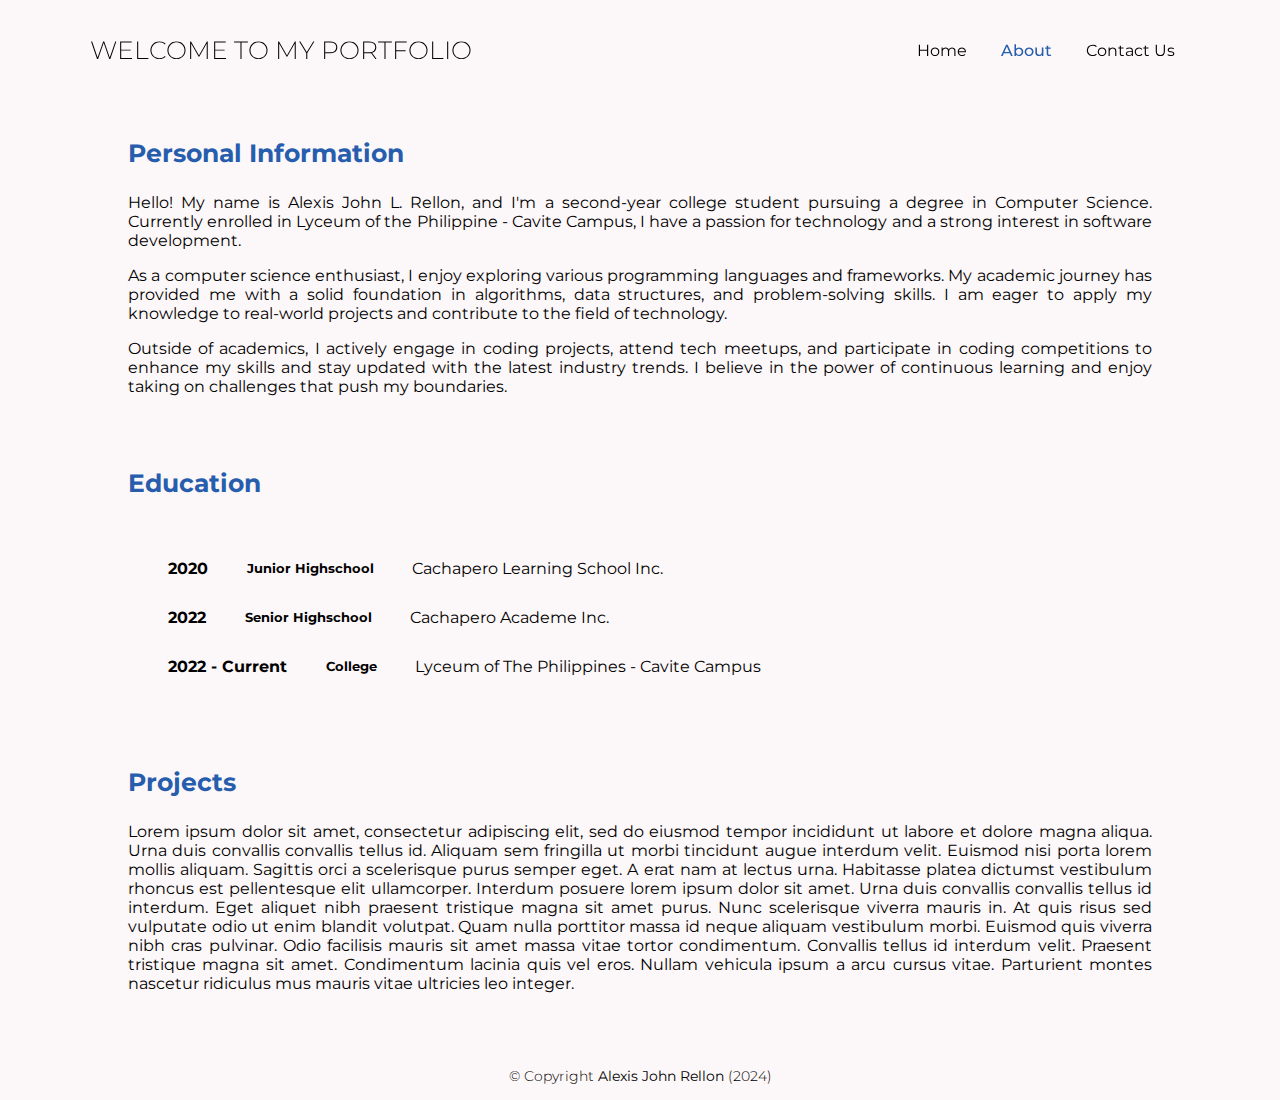
==== Rellon_Lab1/about.html @ d74bcb61 "minor correction" ====
<!DOCTYPE HTML>
<html>
	<head>
		
		<title>Personal Portfolio - About</title>

		<!-- external files -->
		<link rel="stylesheet" href="..\Rellon_Lab1\styles\style.css">

		<!-- favicon -->
		
	
		<!-- metadata -->
		<meta lang="eng">
		<meta charset="UTF-8">
		<meta title="Personal Portfolio - About">
		
		<!-- external fonts -->
		<link rel="preconnect" href="https://fonts.googleapis.com">
		<link rel="preconnect" href="https://fonts.gstatic.com" crossorigin>
		<link href="https://fonts.googleapis.com/css2?family=Montserrat:ital,wght@0,100..900;1,100..900&display=swap" rel="stylesheet">
		
		<!-- Javascripts -->
		<script>
			window.onscroll = function() { stickyHeader(); };

			function stickyHeader() {
			  var header = document.querySelector('.header_container');
			  var scrollHeight = document.documentElement.scrollHeight - window.innerHeight;
			  var scrollPercentage = (window.scrollY / scrollHeight) * 100;
		
			  if (scrollPercentage > 10) {
				header.classList.add('sticky');
			  } else {
				header.classList.remove('sticky');
			  }
			}
		  </script>

	</head>
	<body>
		
		<header class="header_container">
			<nav class="navigation_link">
				<div class="title_container">
					<h1>WELCOME TO MY PORTFOLIO</h1>
				</div>
				<ul class="link_lists">
					<li><a href="..\Rellon_Lab1\index.html">Home</a></li>
					<li><a href="..\Rellon_Lab1\about.html" id="active">About</a></li>
					<li><a href="..\Rellon_Lab1\contact.html">Contact Us</a></li>
				</ul>
			</nav>
		</header>
		
		<div class="contents">
			<div class="items">
				<h3>Personal Information</h3>
				<p>Hello! My name is Alexis John L. Rellon, and I'm a second-year college student pursuing a degree in Computer Science. Currently enrolled in Lyceum of the Philippine - Cavite Campus, I have a passion for technology and a strong interest in software development.</p>
				<p>As a computer science enthusiast, I enjoy exploring various programming languages and frameworks. My academic journey has provided me with a solid foundation in algorithms, data structures, and problem-solving skills. I am eager to apply my knowledge to real-world projects and contribute to the field of technology.</p>
				<p>Outside of academics, I actively engage in coding projects, attend tech meetups, and participate in coding competitions to enhance my skills and stay updated with the latest industry trends. I believe in the power of continuous learning and enjoy taking on challenges that push my boundaries.</p>
			</div>
			<div class="items">
				<h3>Education</h3>
				<div class="item_lists">
					<ul>
						<li><h4>2020</h4><h5>Junior Highschool</h5><p class="info">Cachapero Learning School Inc.</p></li>
						<li><h4>2022</h4><h5>Senior Highschool</h5><p class="info">Cachapero Academe Inc.</p></li>
						<li><h4>2022 - Current</h4><h5>College</h5><p class="info">Lyceum of The Philippines - Cavite Campus</p></li>
					</ul>
				</div>
			</div>
			<div class="items">
				<h3>Projects</h3>
				<p>Lorem ipsum dolor sit amet, consectetur adipiscing elit, sed do eiusmod tempor incididunt ut labore et dolore magna aliqua. Urna duis convallis convallis tellus id. Aliquam sem fringilla ut morbi tincidunt augue interdum velit. Euismod nisi porta lorem mollis aliquam. Sagittis orci a scelerisque purus semper eget. A erat nam at lectus urna. Habitasse platea dictumst vestibulum rhoncus est pellentesque elit ullamcorper. Interdum posuere lorem ipsum dolor sit amet. Urna duis convallis convallis tellus id interdum. Eget aliquet nibh praesent tristique magna sit amet purus. Nunc scelerisque viverra mauris in. At quis risus sed vulputate odio ut enim blandit volutpat. Quam nulla porttitor massa id neque aliquam vestibulum morbi. Euismod quis viverra nibh cras pulvinar. Odio facilisis mauris sit amet massa vitae tortor condimentum. Convallis tellus id interdum velit. Praesent tristique magna sit amet. Condimentum lacinia quis vel eros. Nullam vehicula ipsum a arcu cursus vitae. Parturient montes nascetur ridiculus mus mauris vitae ultricies leo integer.</p>
			</div>
		</div>
		
		<footer>
				<p>&copy Copyright <b>Alexis John Rellon</b> (2024)</p>
			</footer>
		
	</body>
</html>
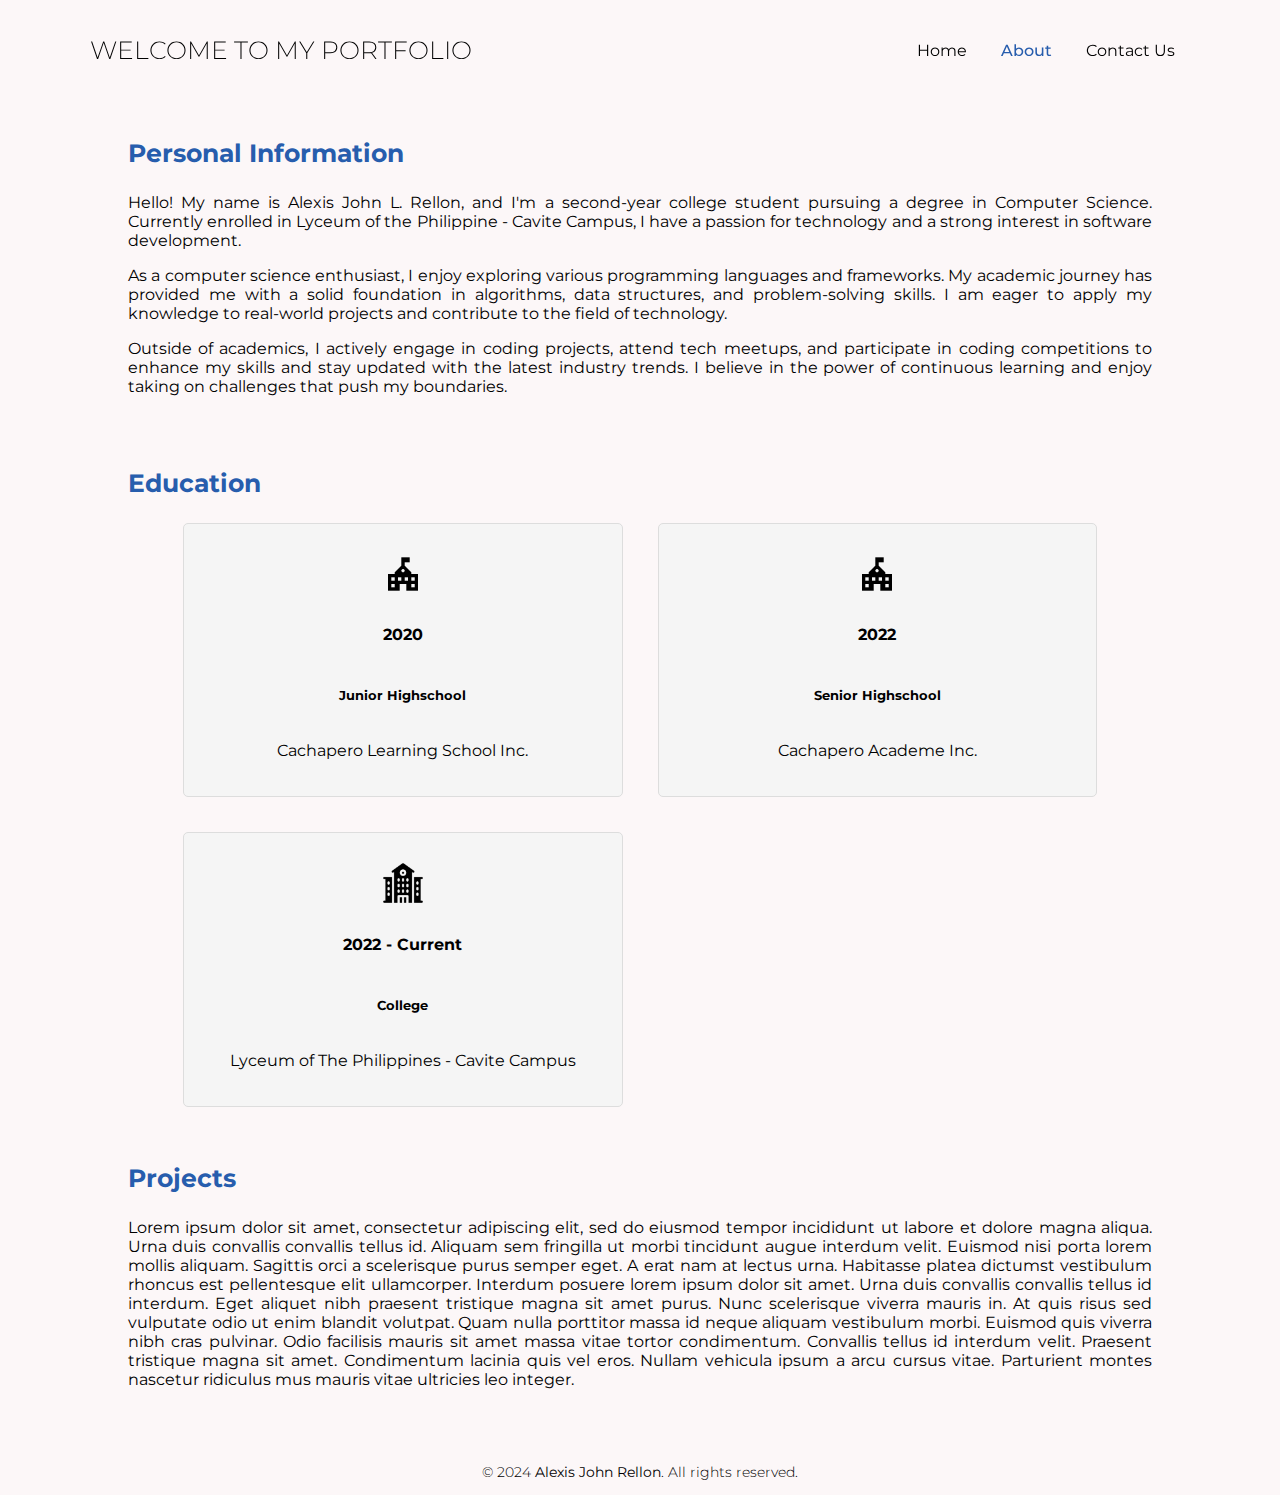
==== commit c2441bd8: "Minor changes on layout" ====
--- a/Rellon_Lab1/about.html
+++ b/Rellon_Lab1/about.html
@@ -6,6 +6,7 @@
 
 		<!-- external files -->
 		<link rel="stylesheet" href="..\Rellon_Lab1\styles\style.css">
+		<link rel="stylesheet" href="..\Rellon_Lab1\styles\about-style.css">
 
 		<!-- favicon -->
 		
@@ -62,12 +63,19 @@
 			</div>
 			<div class="items">
 				<h3>Education</h3>
-				<div class="item_lists">
-					<ul>
-						<li><h4>2020</h4><h5>Junior Highschool</h5><p class="info">Cachapero Learning School Inc.</p></li>
-						<li><h4>2022</h4><h5>Senior Highschool</h5><p class="info">Cachapero Academe Inc.</p></li>
-						<li><h4>2022 - Current</h4><h5>College</h5><p class="info">Lyceum of The Philippines - Cavite Campus</p></li>
-					</ul>
+				<div class="education-cards">
+					<div class="education-card">
+						<span class="education-image"></span>
+						<h4>2020</h4><h5>Junior Highschool</h5><p class="education-info">Cachapero Learning School Inc.</p>
+					</div>
+					<div class="education-card">
+						<span class="education-image"></span>
+						<h4>2022</h4><h5>Senior Highschool</h5><p class="education-info">Cachapero Academe Inc.</p>
+					</div>
+					<div class="education-card">
+						<span class="education-image college"></span>
+						<h4>2022 - Current</h4><h5>College</h5><p class="education-info">Lyceum of The Philippines - Cavite Campus</p>
+					</div>	
 				</div>
 			</div>
 			<div class="items">
@@ -77,8 +85,8 @@
 		</div>
 		
 		<footer>
-				<p>&copy Copyright <b>Alexis John Rellon</b> (2024)</p>
-			</footer>
+			<p>&copy; 2024 <b>Alexis John Rellon</b>. All rights reserved.</p>
+		</footer>
 		
 	</body>
 </html>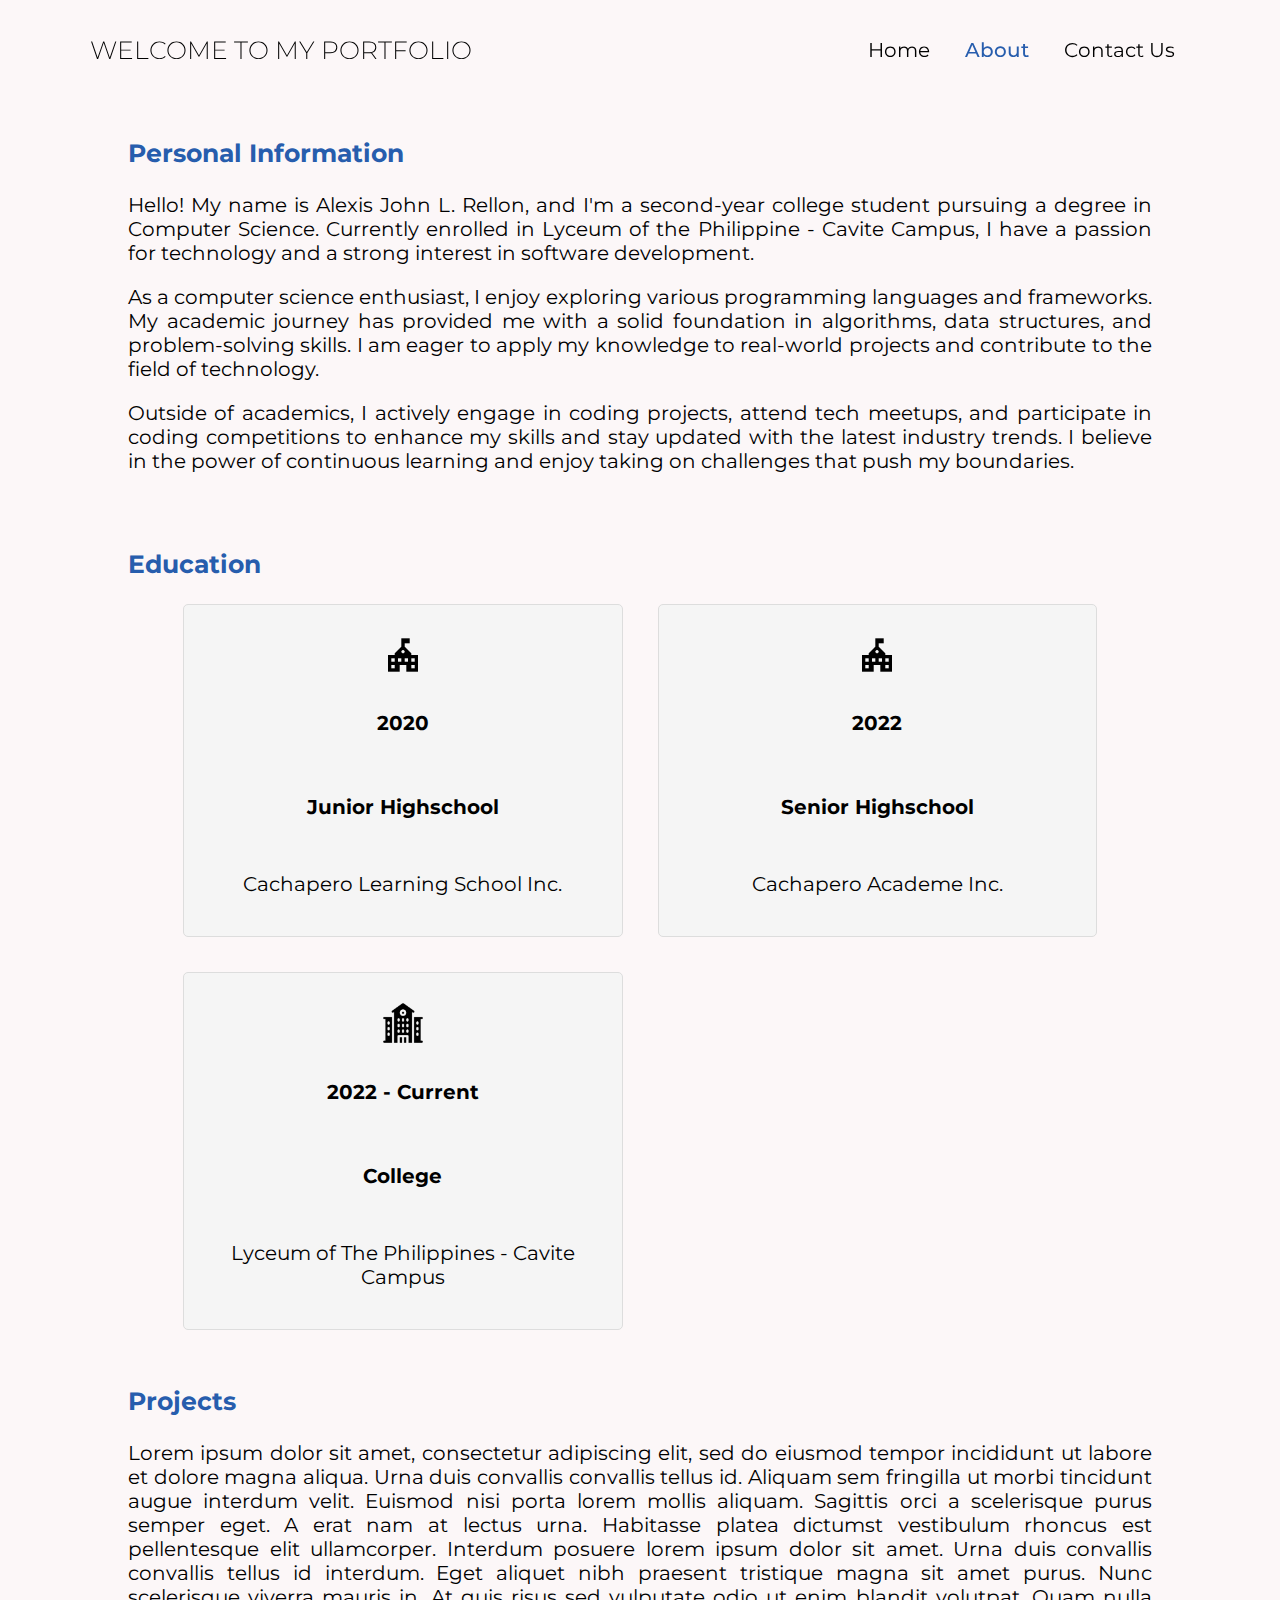
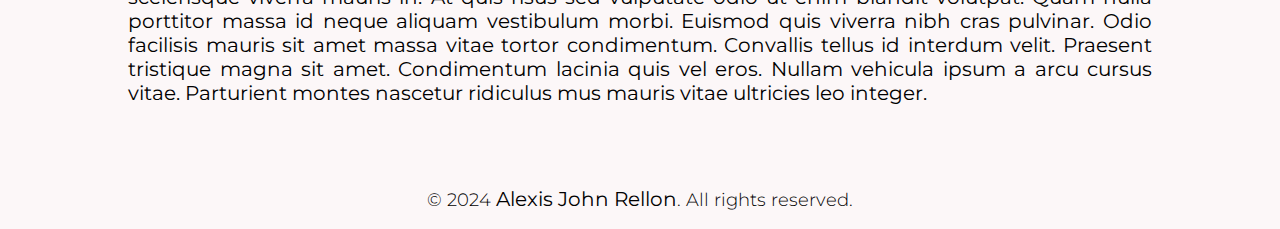
==== commit 6e0a0c45: "minor changes" ====
--- a/Rellon_Lab1/about.html
+++ b/Rellon_Lab1/about.html
@@ -30,7 +30,7 @@
 			  var scrollHeight = document.documentElement.scrollHeight - window.innerHeight;
 			  var scrollPercentage = (window.scrollY / scrollHeight) * 100;
 		
-			  if (scrollPercentage > 10) {
+			  if (scrollPercentage > 5) {
 				header.classList.add('sticky');
 			  } else {
 				header.classList.remove('sticky');
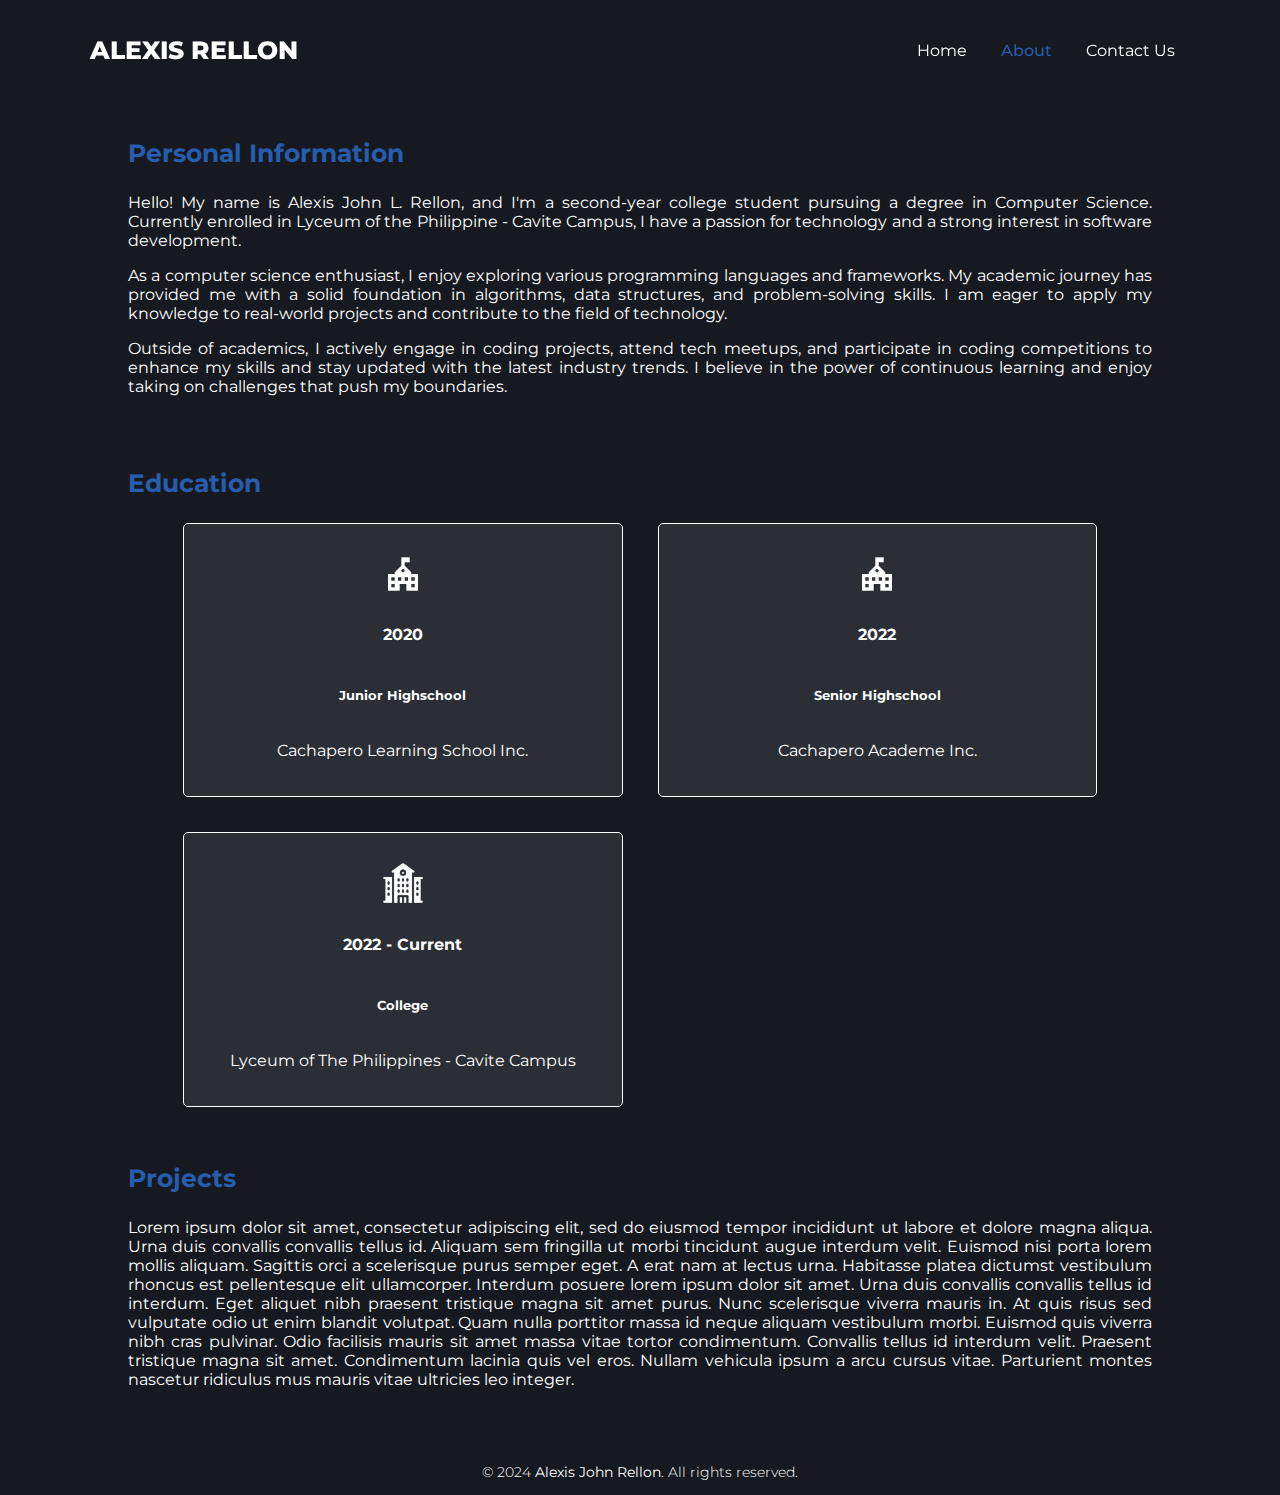
==== commit 0aef5d90: "Major changes in layout and style" ====
--- a/Rellon_Lab1/about.html
+++ b/Rellon_Lab1/about.html
@@ -44,7 +44,8 @@
 		<header class="header_container">
 			<nav class="navigation_link">
 				<div class="title_container">
-					<h1>WELCOME TO MY PORTFOLIO</h1>
+					<span class="page-icon"></span>
+					<h1>ALEXIS RELLON</h1>
 				</div>
 				<ul class="link_lists">
 					<li><a href="..\Rellon_Lab1\index.html">Home</a></li>
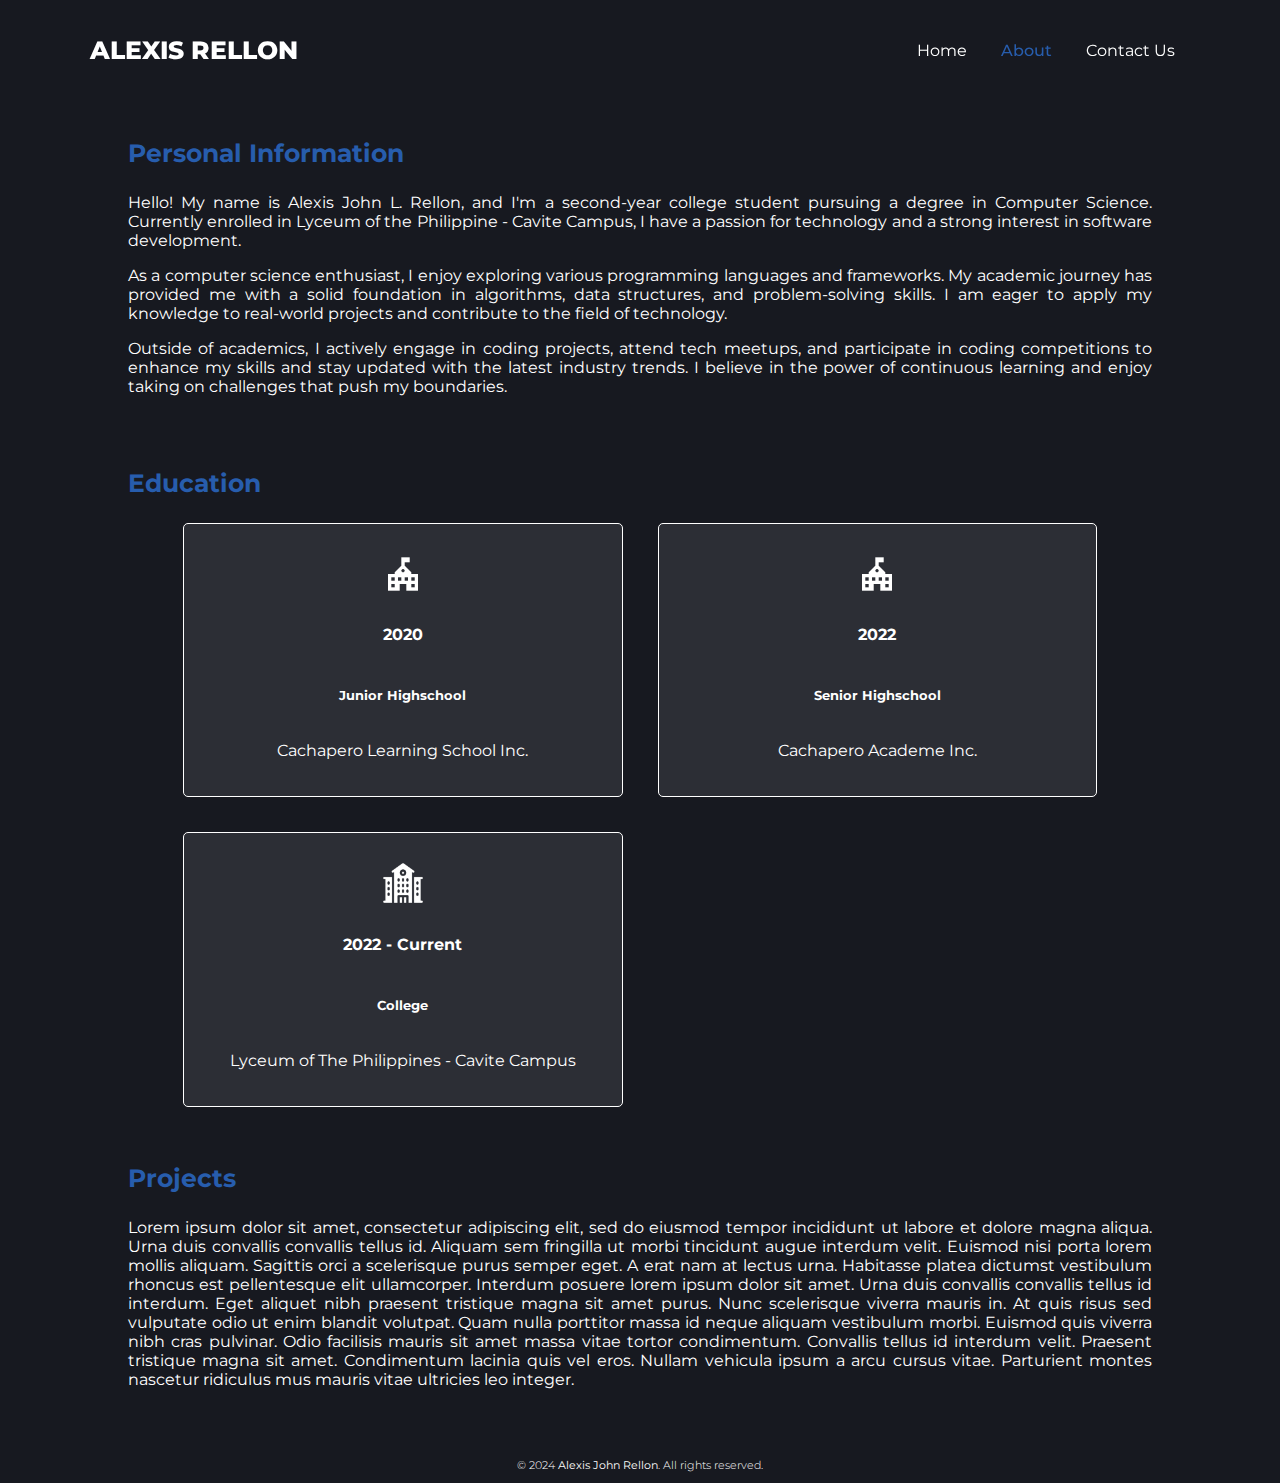
==== commit 79975c45: "Added a hamburger menu" ====
--- a/Rellon_Lab1/about.html
+++ b/Rellon_Lab1/about.html
@@ -42,6 +42,12 @@
 	<body>
 		
 		<header class="header_container">
+			<input type="checkbox" id="menu-toggle">
+			<label for="menu-toggle" class="hamburger">
+				<span class="line line1"></span>
+				<span class="line line2"></span>
+				<span class="line line3"></span>
+			</label>
 			<nav class="navigation_link">
 				<div class="title_container">
 					<span class="page-icon"></span>
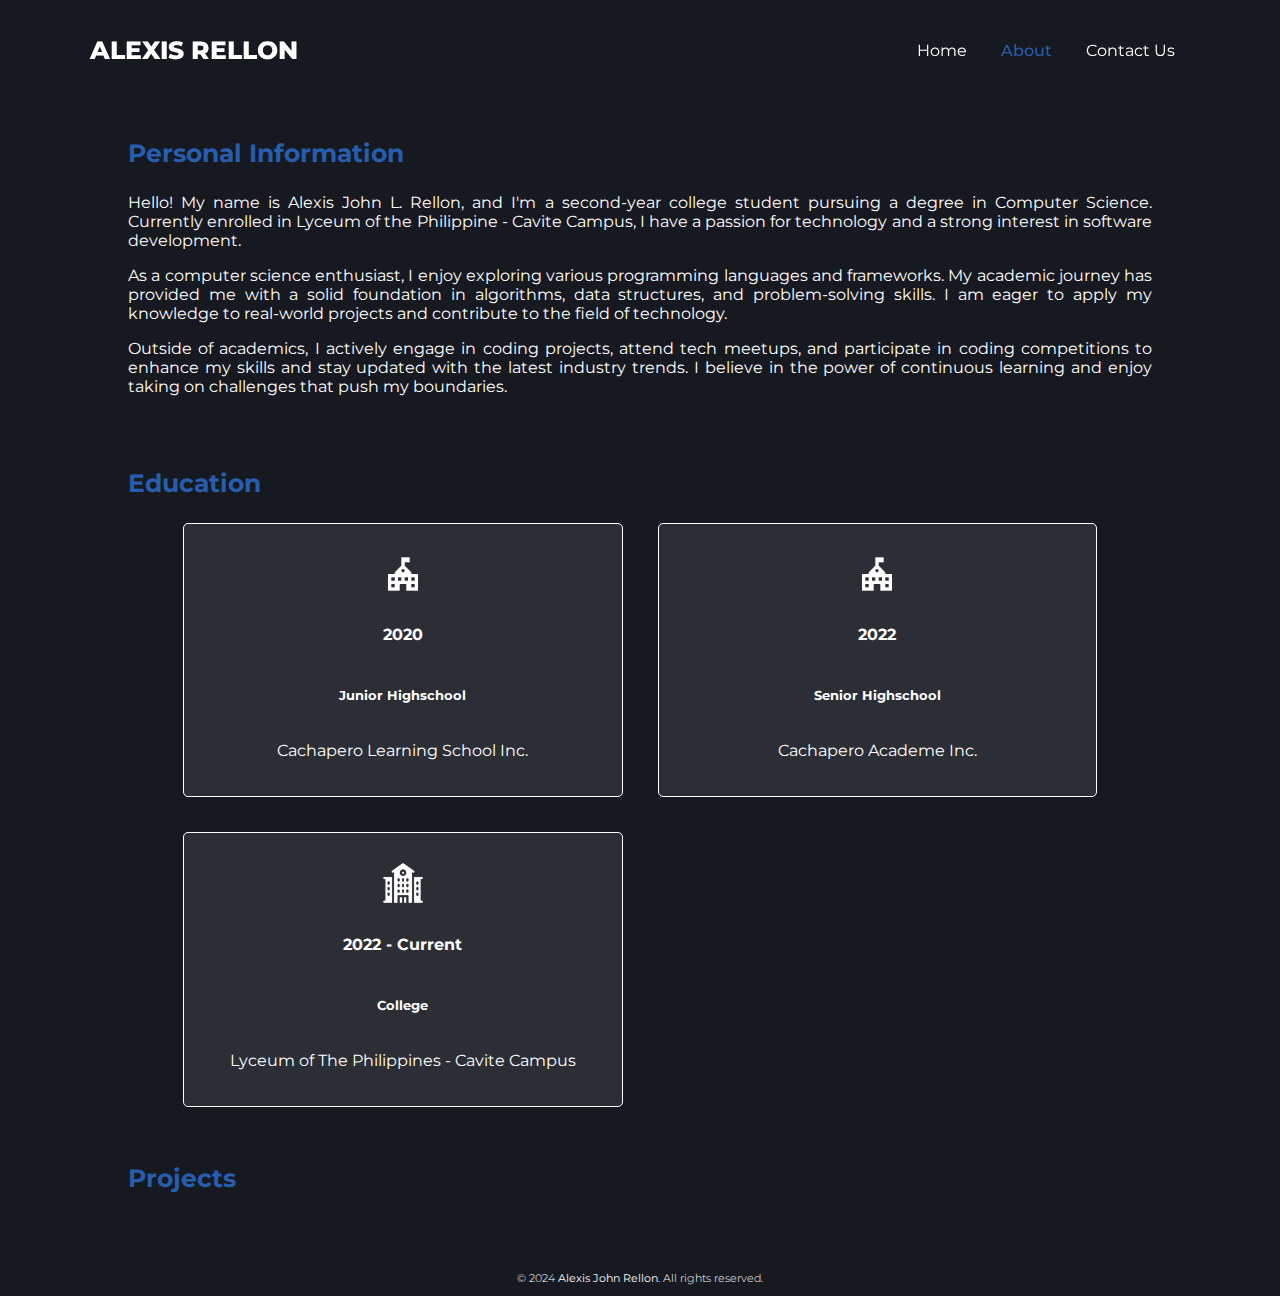
==== commit d8de44cc: "Minor bug fixes and adjustment on styles" ====
--- a/Rellon_Lab1/about.html
+++ b/Rellon_Lab1/about.html
@@ -15,6 +15,8 @@
 		<meta lang="eng">
 		<meta charset="UTF-8">
 		<meta title="Personal Portfolio - About">
+		<meta name="viewport" content="width=device-width, initial-scale=1.0, maximum-scale=1.0, user-scalable=no">
+
 		
 		<!-- external fonts -->
 		<link rel="preconnect" href="https://fonts.googleapis.com">
@@ -87,7 +89,9 @@
 			</div>
 			<div class="items">
 				<h3>Projects</h3>
-				<p>Lorem ipsum dolor sit amet, consectetur adipiscing elit, sed do eiusmod tempor incididunt ut labore et dolore magna aliqua. Urna duis convallis convallis tellus id. Aliquam sem fringilla ut morbi tincidunt augue interdum velit. Euismod nisi porta lorem mollis aliquam. Sagittis orci a scelerisque purus semper eget. A erat nam at lectus urna. Habitasse platea dictumst vestibulum rhoncus est pellentesque elit ullamcorper. Interdum posuere lorem ipsum dolor sit amet. Urna duis convallis convallis tellus id interdum. Eget aliquet nibh praesent tristique magna sit amet purus. Nunc scelerisque viverra mauris in. At quis risus sed vulputate odio ut enim blandit volutpat. Quam nulla porttitor massa id neque aliquam vestibulum morbi. Euismod quis viverra nibh cras pulvinar. Odio facilisis mauris sit amet massa vitae tortor condimentum. Convallis tellus id interdum velit. Praesent tristique magna sit amet. Condimentum lacinia quis vel eros. Nullam vehicula ipsum a arcu cursus vitae. Parturient montes nascetur ridiculus mus mauris vitae ultricies leo integer.</p>
+				<div class="project-showcase">
+					
+				</div>
 			</div>
 		</div>
 		
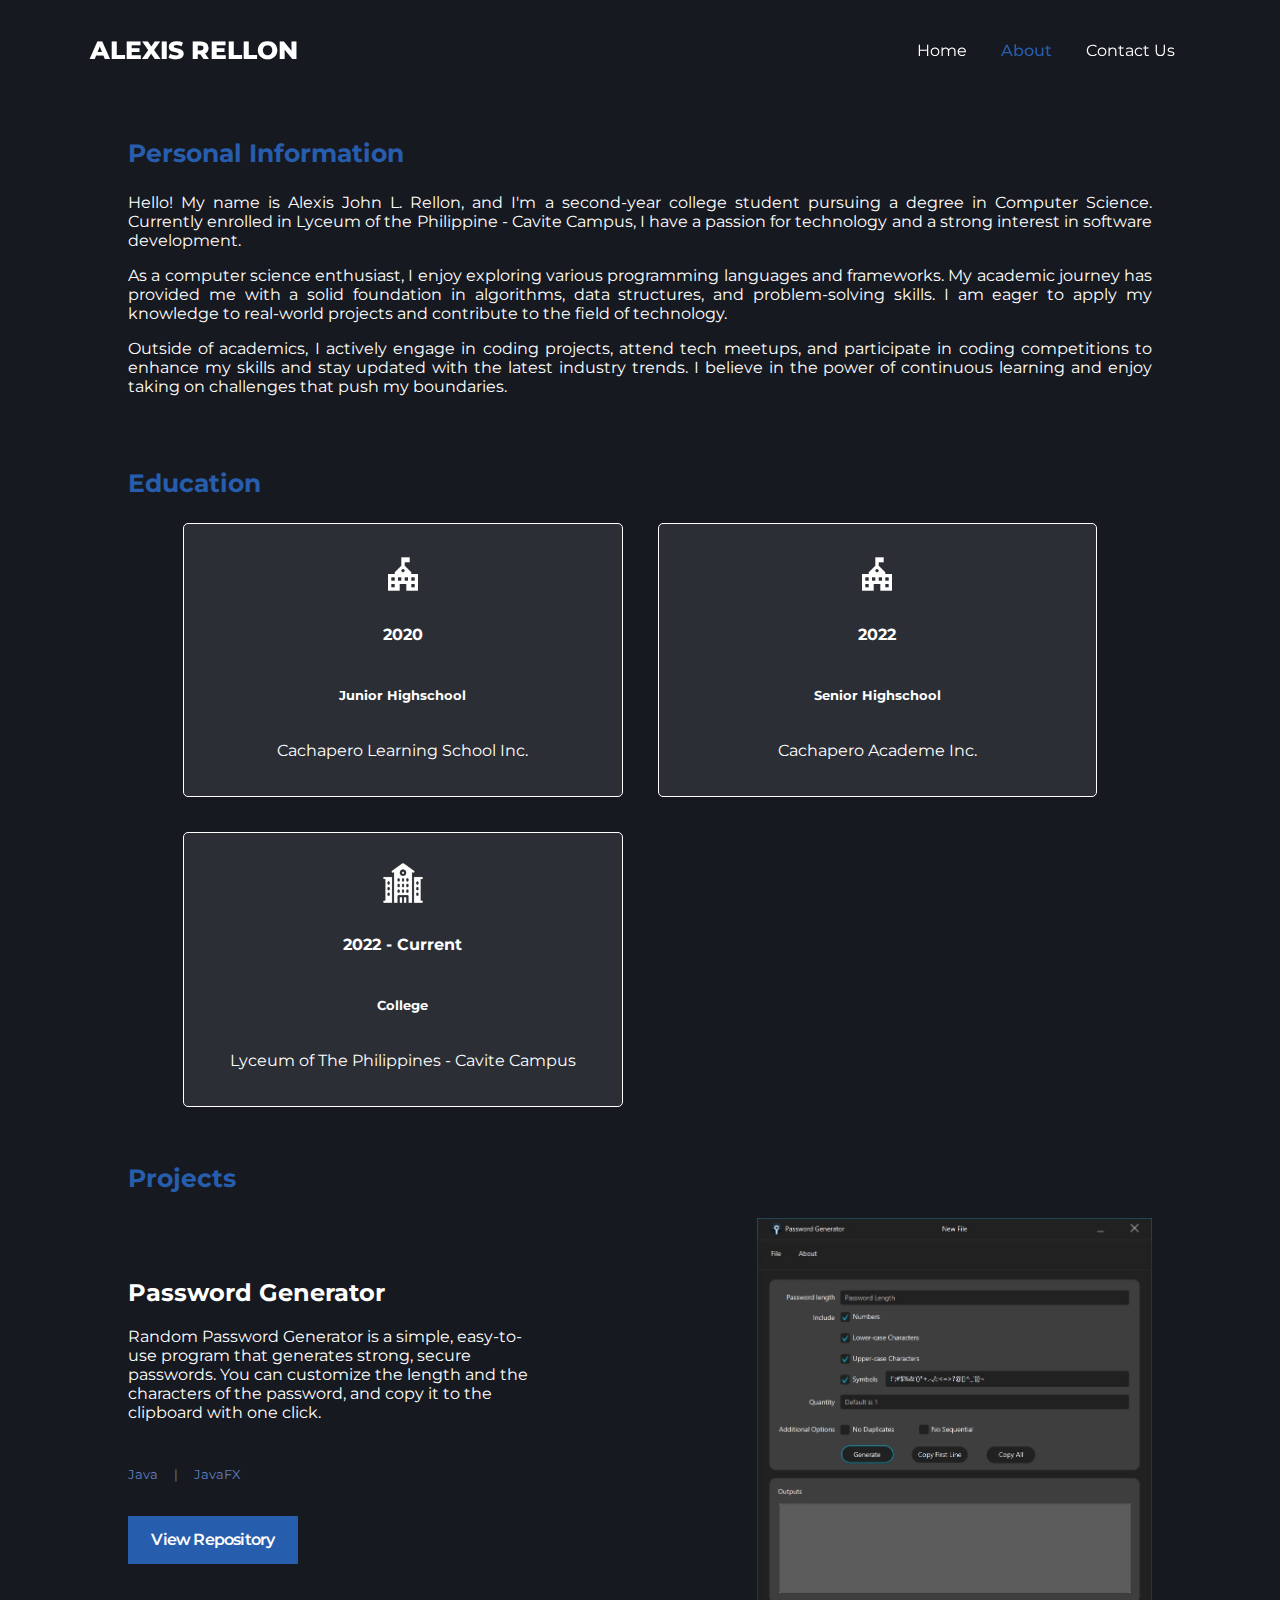
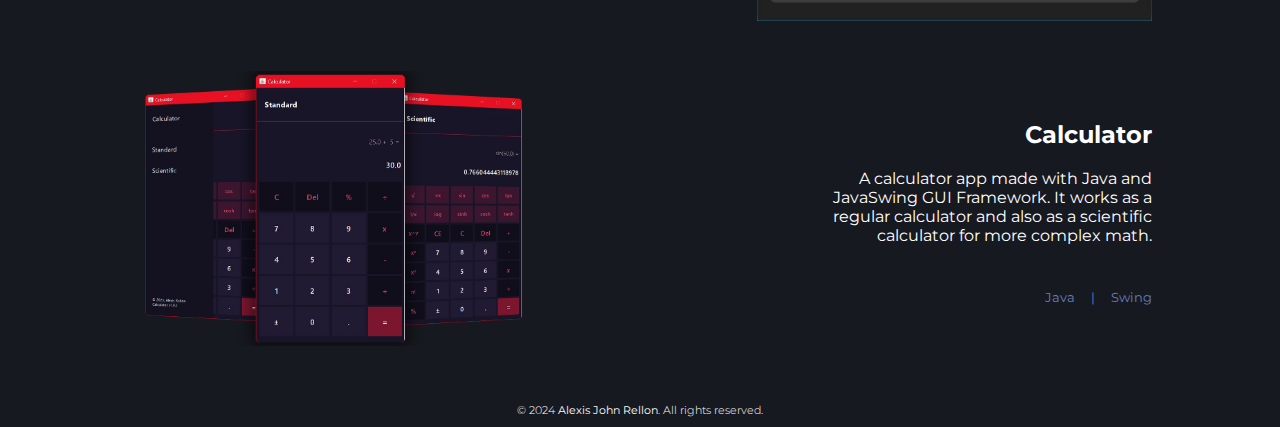
==== commit 1cfc5d24: "Added "Project section" on about.html" ====
--- a/Rellon_Lab1/about.html
+++ b/Rellon_Lab1/about.html
@@ -89,8 +89,38 @@
 			</div>
 			<div class="items">
 				<h3>Projects</h3>
-				<div class="project-showcase">
-					
+				<div class="projects-showcase">
+					<div class="project showcase1">
+						<div class="content-box box1">
+							<h2>Password Generator</h2>
+							<p>
+								Random Password Generator is a simple, easy-to-use program that generates strong, secure passwords. 
+								You can customize the length and the characters of the password, and copy it to the clipboard with one click.
+								<br><br><br>
+								<sub>Java | JavaFX</sub>
+							</p>
+							<button class="button-view" role="button" onclick="window.open('https://github.com/AlexisRellon/Password-Generator', '_blank')">
+								View Repository
+							</button>							
+						</div>
+						<div class="image-showcase">
+							<img src="../Rellon_Lab1/resources/project-password_generator.jpg" alt="A picture of the Password Generator App">
+						</div>
+					</div>
+					<div class="project showcase2">
+						<div class="content-box box2">
+							<h2 style="text-align: right;">Calculator</h2>
+							<p>
+								A calculator app made with Java and JavaSwing GUI Framework. 
+								It works as a regular calculator and also as a scientific calculator for more complex math.
+								<br><br><br>
+								<sub>Java | Swing</sub>
+							</p>
+						</div>
+						<div class="image-showcase">
+							<img src="../Rellon_Lab1/resources/project-calculator_screenshot.png" alt="Standard Calculator GUI">
+						</div>
+					</div>
 				</div>
 			</div>
 		</div>
